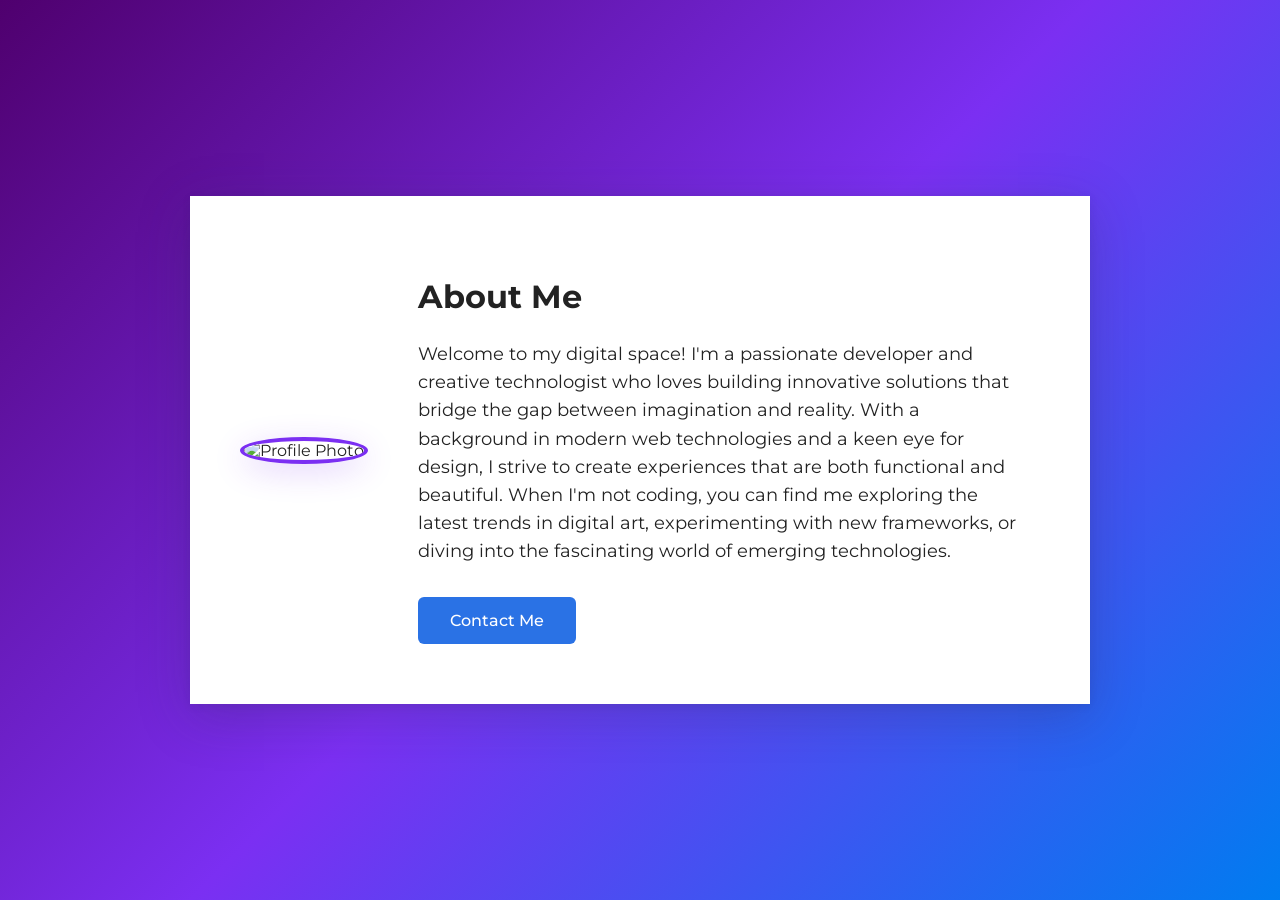
==== about.html @ a82a99c9 "Add About page and consolidate CSS into single styles.css file" ====
<!DOCTYPE html>
<html lang="en">
<head>
    <meta charset="UTF-8">
    <meta name="viewport" content="width=device-width, initial-scale=1.0">
    <title>About Me - ProtogenSite</title>
    <link rel="preconnect" href="https://fonts.googleapis.com">
    <link rel="preconnect" href="https://fonts.gstatic.com" crossorigin>
    <link href="https://fonts.googleapis.com/css2?family=Montserrat:wght@400;700&display=swap" rel="stylesheet">
    <link rel="stylesheet" href="styles.css">
</head>
<body class="about-page">
    <div class="container">
        <div class="about-content">
            <div class="photo-section">
                <img src="profile-photo.jpg" alt="Profile Photo" class="profile-photo" />
            </div>
            <div class="text-section">
                <h1>About Me</h1>
                <p>Welcome to my digital space! I'm a passionate developer and creative technologist who loves building innovative solutions that bridge the gap between imagination and reality. With a background in modern web technologies and a keen eye for design, I strive to create experiences that are both functional and beautiful. When I'm not coding, you can find me exploring the latest trends in digital art, experimenting with new frameworks, or diving into the fascinating world of emerging technologies.</p>
                <button class="contact-btn" onclick="window.location.href='about.html'">Contact Me</button>
            </div>
        </div>
    </div>
</body>
</html>
---- styles.css ----
body {
    margin: 0;
    padding: 0;
    min-height: 100vh;
    font-family: 'Montserrat', Arial, Helvetica, sans-serif;
    background: linear-gradient(135deg, #4f006e 0%, #7b2ff2 50%, #007cf0 100%);
    color: #222;
    display: flex;
    align-items: center;
    justify-content: center;
}




.container {
    max-width: 400px;
    width: 100%;
    background: #fff;
    padding: 40px 30px;
    border-radius: 0;
    box-shadow: 0 12px 48px 0 rgba(44, 44, 84, 0.25), 0 1.5px 8px 0 rgba(44,44,84,0.10);
    text-align: center;
}


h1 {
    margin-bottom: 24px;
    font-size: 2rem;
    font-weight: 700;
}

h2, h3, h4, h5, h6 {
    font-family: 'Montserrat', Arial, Helvetica, sans-serif;
    font-weight: 700;
}


.login-form {
    display: flex;
    flex-direction: column;
    gap: 18px;
}

.form-group {
    display: flex;
    flex-direction: column;
    align-items: flex-start;
}

.form-group label {
    margin-bottom: 6px;
    font-weight: 500;
}

.form-group input {
    width: 100%;
    padding: 10px;
    border: 1px solid #ccc;
    border-radius: 5px;
    font-size: 1rem;
    box-sizing: border-box;
}

input[type="password"] {
    -webkit-text-security: disc;
    font-size: 2rem;
    color: #7b2ff2;
    letter-spacing: 0.2em;
    font-weight: bold;
}

input#password {
    color: #7b2ff2;
    font-weight: bold;
    font-size: 24px;
    height: 40px;
    line-height: 24px;
    padding: 12px 10px 0 10px;
    box-sizing: border-box;
}

.password-validation {
    margin-top: 10px;
}

.validation-item {
    display: flex;
    align-items: center;
    margin-bottom: 5px;
    font-size: 0.9rem;
}

.validation-icon {
    font-size: 18px;
    margin-right: 8px;
    color: #ccc;
    transition: color 0.3s ease;
}

.validation-item.valid .validation-icon {
    color: #2a72e5;
}

.validation-text {
    color: #666;
}

/* About Page Styles */
.about-content {
    display: flex;
    flex-direction: column;
    align-items: center;
    gap: 30px;
}

.photo-section {
    flex-shrink: 0;
}

.profile-photo {
    width: 200px;
    height: 200px;
    border-radius: 50%;
    object-fit: cover;
    border: 4px solid #7b2ff2;
    box-shadow: 0 8px 32px rgba(123, 47, 242, 0.2);
}

.text-section {
    max-width: 600px;
}

.text-section p {
    font-size: 1.1rem;
    line-height: 1.6;
    margin-bottom: 32px;
    text-align: left;
}

.contact-btn {
    background: #2a72e5;
    color: #fff;
    border: none;
    padding: 14px 32px;
    border-radius: 6px;
    font-size: 1rem;
    cursor: pointer;
    transition: background 0.2s;
    font-family: 'Montserrat', Arial, Helvetica, sans-serif;
    font-weight: 500;
}

.contact-btn:hover {
    background: #174a8c;
}

/* About page specific container adjustments */
body.about-page .container {
    max-width: 800px;
    padding: 50px 40px;
}

/* Responsive Design for About Page */
@media (min-width: 768px) {
    .about-content {
        flex-direction: row;
        text-align: left;
        gap: 50px;
    }
    
    .text-section {
        flex: 1;
    }
    
    .photo-section {
        flex-shrink: 0;
    }
    
    body.about-page .container {
        padding: 60px 50px;
    }
}

button[type="submit"] {
    background: #2a72e5;
    color: #fff;
    border: none;
    padding: 12px 0;
    border-radius: 6px;
    font-size: 1rem;
    cursor: pointer;
    transition: background 0.2s;
    width: 100%;
    margin-top: 10px;
}

button[type="submit"]:hover {
    background: #174a8c;
}

.forgot-password {
    margin-top: 14px;
    text-align: right;
}

.forgot-password a {
    color: #2a72e5;
    text-decoration: none;
    font-size: 0.98rem;
    transition: text-decoration 0.2s;
}

.forgot-password a:hover {
    text-decoration: underline;
}
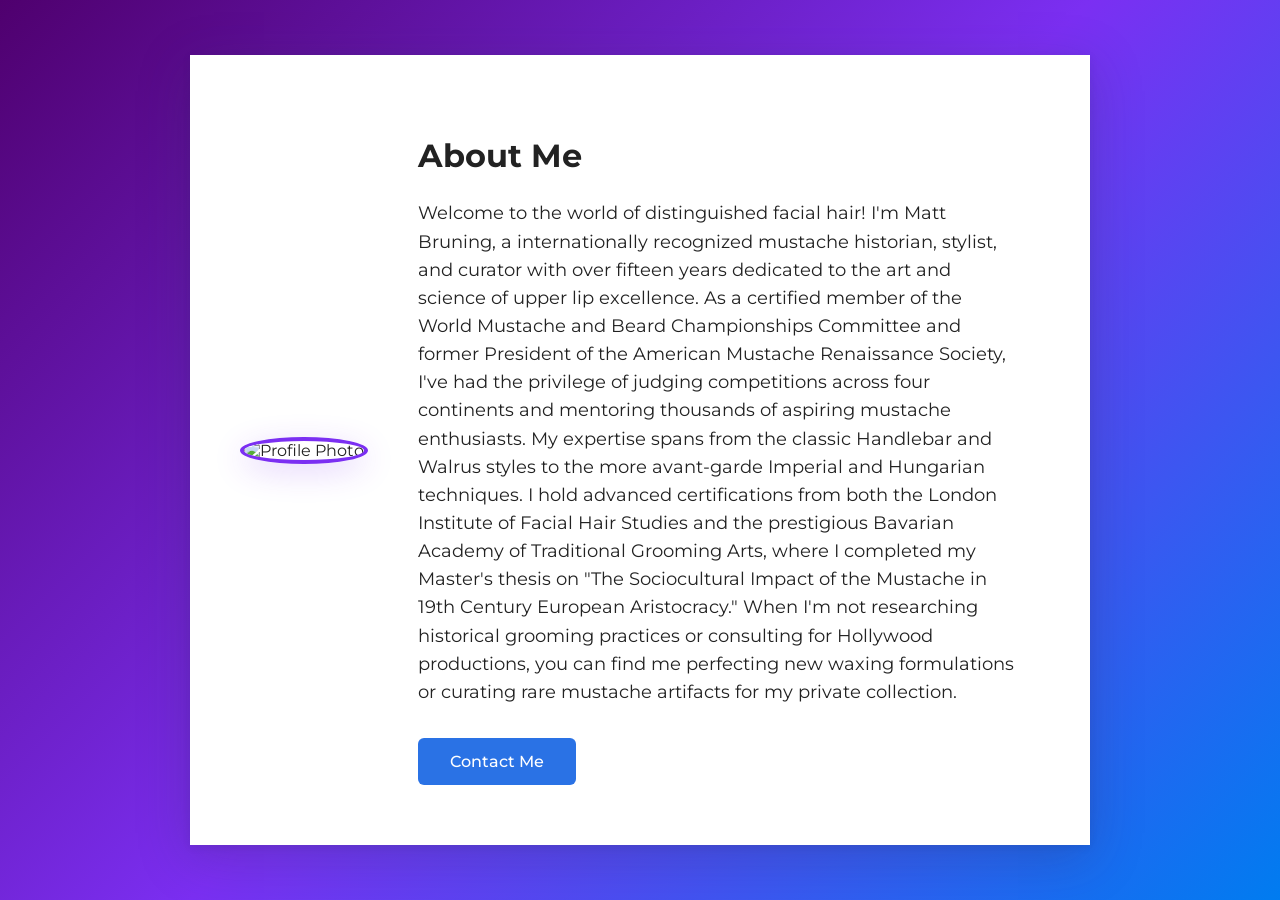
==== commit a0d015eb: "Update about page content to establish mustache expertise and credentials" ====
--- a/about.html
+++ b/about.html
@@ -17,8 +17,8 @@
             </div>
             <div class="text-section">
                 <h1>About Me</h1>
-                <p>Welcome to my digital space! I'm a passionate developer and creative technologist who loves building innovative solutions that bridge the gap between imagination and reality. With a background in modern web technologies and a keen eye for design, I strive to create experiences that are both functional and beautiful. When I'm not coding, you can find me exploring the latest trends in digital art, experimenting with new frameworks, or diving into the fascinating world of emerging technologies.</p>
-                <button class="contact-btn" onclick="window.location.href='about.html'">Contact Me</button>
+                <p>Welcome to the world of distinguished facial hair! I'm Matt Bruning, a internationally recognized mustache historian, stylist, and curator with over fifteen years dedicated to the art and science of upper lip excellence. As a certified member of the World Mustache and Beard Championships Committee and former President of the American Mustache Renaissance Society, I've had the privilege of judging competitions across four continents and mentoring thousands of aspiring mustache enthusiasts. My expertise spans from the classic Handlebar and Walrus styles to the more avant-garde Imperial and Hungarian techniques. I hold advanced certifications from both the London Institute of Facial Hair Studies and the prestigious Bavarian Academy of Traditional Grooming Arts, where I completed my Master's thesis on "The Sociocultural Impact of the Mustache in 19th Century European Aristocracy." When I'm not researching historical grooming practices or consulting for Hollywood productions, you can find me perfecting new waxing formulations or curating rare mustache artifacts for my private collection.</p>
+                <button class="contact-btn" onclick="window.location.href='contact.html'">Contact Me</button>
             </div>
         </div>
     </div>
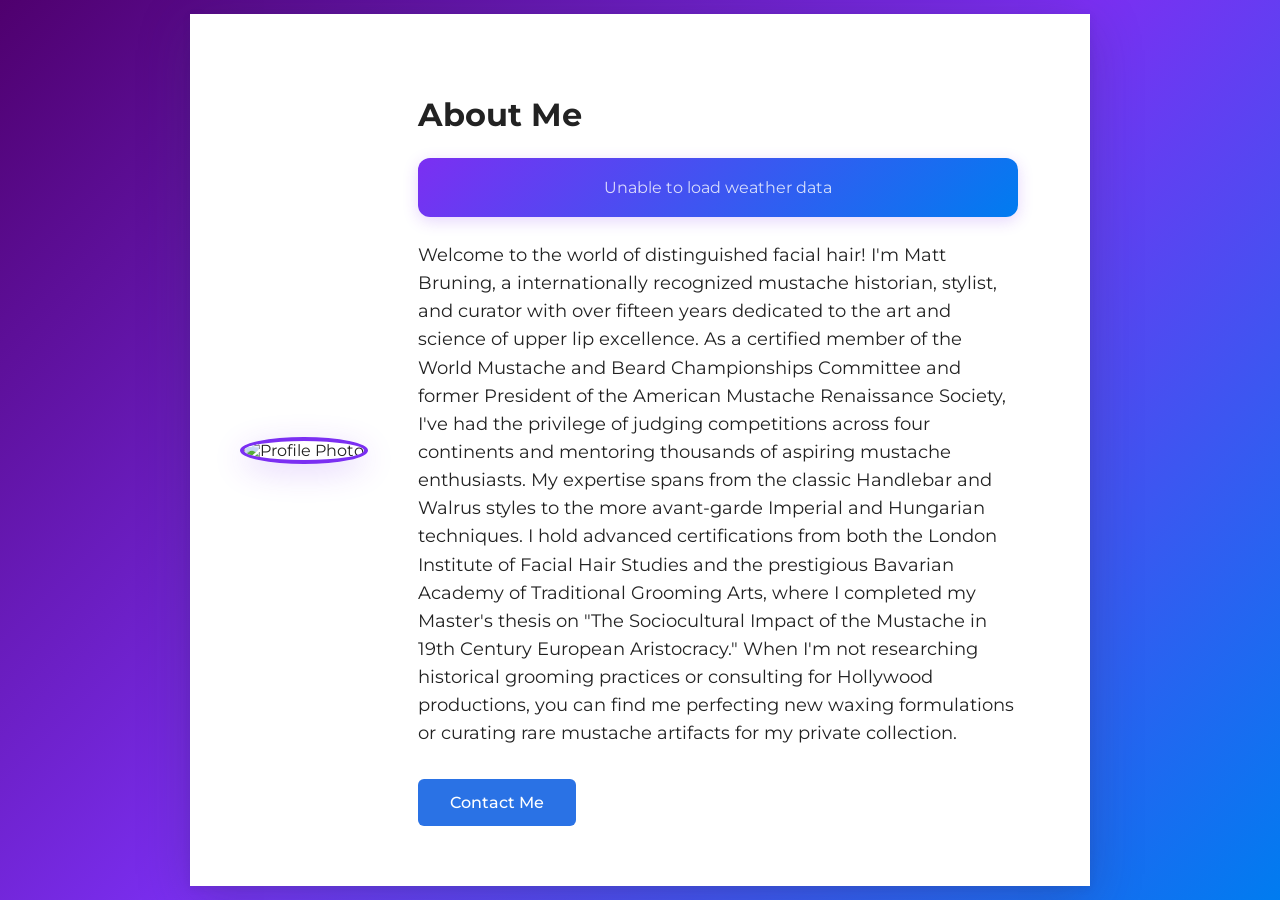
==== commit 63b8fbfc: "Add weather widget using Open-Meteo API to about page" ====
--- a/about.html
+++ b/about.html
@@ -17,10 +17,14 @@
             </div>
             <div class="text-section">
                 <h1>About Me</h1>
+                <div class="weather-widget" id="weather-widget">
+                    <div class="weather-loading">Loading weather...</div>
+                </div>
                 <p>Welcome to the world of distinguished facial hair! I'm Matt Bruning, a internationally recognized mustache historian, stylist, and curator with over fifteen years dedicated to the art and science of upper lip excellence. As a certified member of the World Mustache and Beard Championships Committee and former President of the American Mustache Renaissance Society, I've had the privilege of judging competitions across four continents and mentoring thousands of aspiring mustache enthusiasts. My expertise spans from the classic Handlebar and Walrus styles to the more avant-garde Imperial and Hungarian techniques. I hold advanced certifications from both the London Institute of Facial Hair Studies and the prestigious Bavarian Academy of Traditional Grooming Arts, where I completed my Master's thesis on "The Sociocultural Impact of the Mustache in 19th Century European Aristocracy." When I'm not researching historical grooming practices or consulting for Hollywood productions, you can find me perfecting new waxing formulations or curating rare mustache artifacts for my private collection.</p>
                 <button class="contact-btn" onclick="window.location.href='contact.html'">Contact Me</button>
             </div>
         </div>
     </div>
+    <script src="weather.js"></script>
 </body>
 </html>
--- a/styles.css
+++ b/styles.css
@@ -161,6 +161,70 @@
     padding: 50px 40px;
 }
 
+/* Weather Widget Styles */
+.weather-widget {
+    background: linear-gradient(135deg, #7b2ff2 0%, #007cf0 100%);
+    color: white;
+    padding: 20px;
+    border-radius: 12px;
+    margin-bottom: 24px;
+    box-shadow: 0 4px 16px rgba(123, 47, 242, 0.2);
+    text-align: center;
+}
+
+.weather-loading {
+    font-size: 1rem;
+    opacity: 0.8;
+}
+
+.weather-content {
+    display: flex;
+    align-items: center;
+    justify-content: space-between;
+    gap: 15px;
+}
+
+.weather-main {
+    display: flex;
+    align-items: center;
+    gap: 10px;
+}
+
+.weather-icon {
+    font-size: 2.5rem;
+}
+
+.weather-temp {
+    font-size: 2rem;
+    font-weight: 700;
+}
+
+.weather-details {
+    text-align: right;
+    font-size: 0.9rem;
+    opacity: 0.9;
+}
+
+.weather-location {
+    font-weight: 500;
+    margin-bottom: 4px;
+}
+
+.weather-description {
+    text-transform: capitalize;
+}
+
+@media (max-width: 480px) {
+    .weather-content {
+        flex-direction: column;
+        text-align: center;
+    }
+    
+    .weather-details {
+        text-align: center;
+    }
+}
+
 /* Responsive Design for About Page */
 @media (min-width: 768px) {
     .about-content {
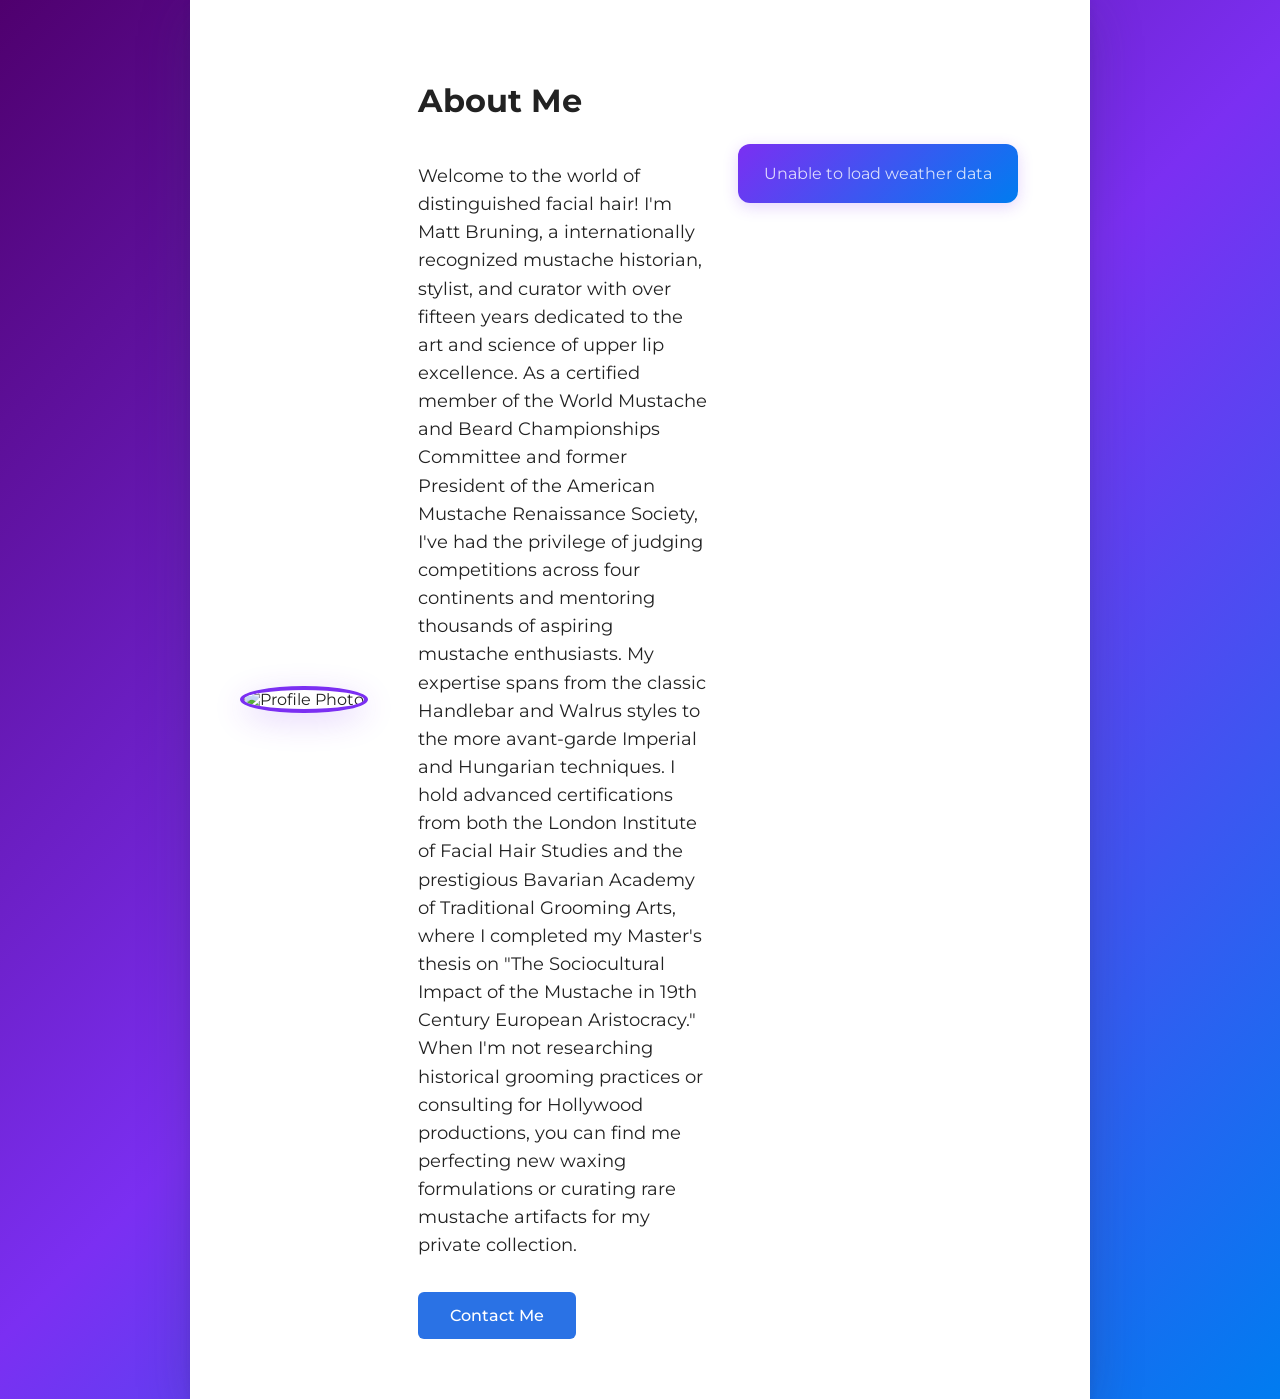
==== commit 1e6d2ab0: "Update weather widget to include humidity" ====
--- a/about.html
+++ b/about.html
@@ -17,11 +17,17 @@
             </div>
             <div class="text-section">
                 <h1>About Me</h1>
-                <div class="weather-widget" id="weather-widget">
-                    <div class="weather-loading">Loading weather...</div>
+                <div class="content-layout">
+                    <div class="main-content">
+                        <p>Welcome to the world of distinguished facial hair! I'm Matt Bruning, a internationally recognized mustache historian, stylist, and curator with over fifteen years dedicated to the art and science of upper lip excellence. As a certified member of the World Mustache and Beard Championships Committee and former President of the American Mustache Renaissance Society, I've had the privilege of judging competitions across four continents and mentoring thousands of aspiring mustache enthusiasts. My expertise spans from the classic Handlebar and Walrus styles to the more avant-garde Imperial and Hungarian techniques. I hold advanced certifications from both the London Institute of Facial Hair Studies and the prestigious Bavarian Academy of Traditional Grooming Arts, where I completed my Master's thesis on "The Sociocultural Impact of the Mustache in 19th Century European Aristocracy." When I'm not researching historical grooming practices or consulting for Hollywood productions, you can find me perfecting new waxing formulations or curating rare mustache artifacts for my private collection.</p>
+                        <button class="contact-btn" onclick="window.location.href='contact.html'">Contact Me</button>
+                    </div>
+                    <div class="sidebar">
+                        <div class="weather-widget" id="weather-widget">
+                            <div class="weather-loading">Loading weather...</div>
+                        </div>
+                    </div>
                 </div>
-                <p>Welcome to the world of distinguished facial hair! I'm Matt Bruning, a internationally recognized mustache historian, stylist, and curator with over fifteen years dedicated to the art and science of upper lip excellence. As a certified member of the World Mustache and Beard Championships Committee and former President of the American Mustache Renaissance Society, I've had the privilege of judging competitions across four continents and mentoring thousands of aspiring mustache enthusiasts. My expertise spans from the classic Handlebar and Walrus styles to the more avant-garde Imperial and Hungarian techniques. I hold advanced certifications from both the London Institute of Facial Hair Studies and the prestigious Bavarian Academy of Traditional Grooming Arts, where I completed my Master's thesis on "The Sociocultural Impact of the Mustache in 19th Century European Aristocracy." When I'm not researching historical grooming practices or consulting for Hollywood productions, you can find me perfecting new waxing formulations or curating rare mustache artifacts for my private collection.</p>
-                <button class="contact-btn" onclick="window.location.href='contact.html'">Contact Me</button>
             </div>
         </div>
     </div>
--- a/styles.css
+++ b/styles.css
@@ -162,14 +162,30 @@
 }
 
 /* Weather Widget Styles */
+.content-layout {
+    display: flex;
+    gap: 30px;
+    align-items: flex-start;
+}
+
+.main-content {
+    flex: 1;
+}
+
+.sidebar {
+    width: 280px;
+    flex-shrink: 0;
+}
+
 .weather-widget {
     background: linear-gradient(135deg, #7b2ff2 0%, #007cf0 100%);
     color: white;
     padding: 20px;
     border-radius: 12px;
-    margin-bottom: 24px;
     box-shadow: 0 4px 16px rgba(123, 47, 242, 0.2);
     text-align: center;
+    width: 100%;
+    box-sizing: border-box;
 }
 
 .weather-loading {
@@ -178,16 +194,15 @@
 }
 
 .weather-content {
-    display: flex;
-    align-items: center;
-    justify-content: space-between;
-    gap: 15px;
+    text-align: center;
 }
 
 .weather-main {
     display: flex;
     align-items: center;
+    justify-content: center;
     gap: 10px;
+    margin-bottom: 15px;
 }
 
 .weather-icon {
@@ -200,28 +215,57 @@
 }
 
 .weather-details {
-    text-align: right;
     font-size: 0.9rem;
     opacity: 0.9;
 }
 
 .weather-location {
     font-weight: 500;
-    margin-bottom: 4px;
+    margin-bottom: 8px;
+    font-size: 1rem;
 }
 
 .weather-description {
     text-transform: capitalize;
-}
-
-@media (max-width: 480px) {
-    .weather-content {
+    margin-bottom: 12px;
+    font-size: 1rem;
+}
+
+.weather-stats {
+    display: flex;
+    flex-direction: column;
+    gap: 6px;
+    border-top: 1px solid rgba(255, 255, 255, 0.2);
+    padding-top: 12px;
+    margin-top: 12px;
+}
+
+.weather-stat {
+    display: flex;
+    justify-content: space-between;
+    align-items: center;
+}
+
+.weather-stat-label {
+    opacity: 0.8;
+}
+
+.weather-stat-value {
+    font-weight: 500;
+}
+
+@media (max-width: 768px) {
+    .content-layout {
         flex-direction: column;
-        text-align: center;
-    }
-    
-    .weather-details {
-        text-align: center;
+        gap: 20px;
+    }
+    
+    .sidebar {
+        width: 100%;
+    }
+    
+    .weather-widget {
+        margin-bottom: 20px;
     }
 }
 
